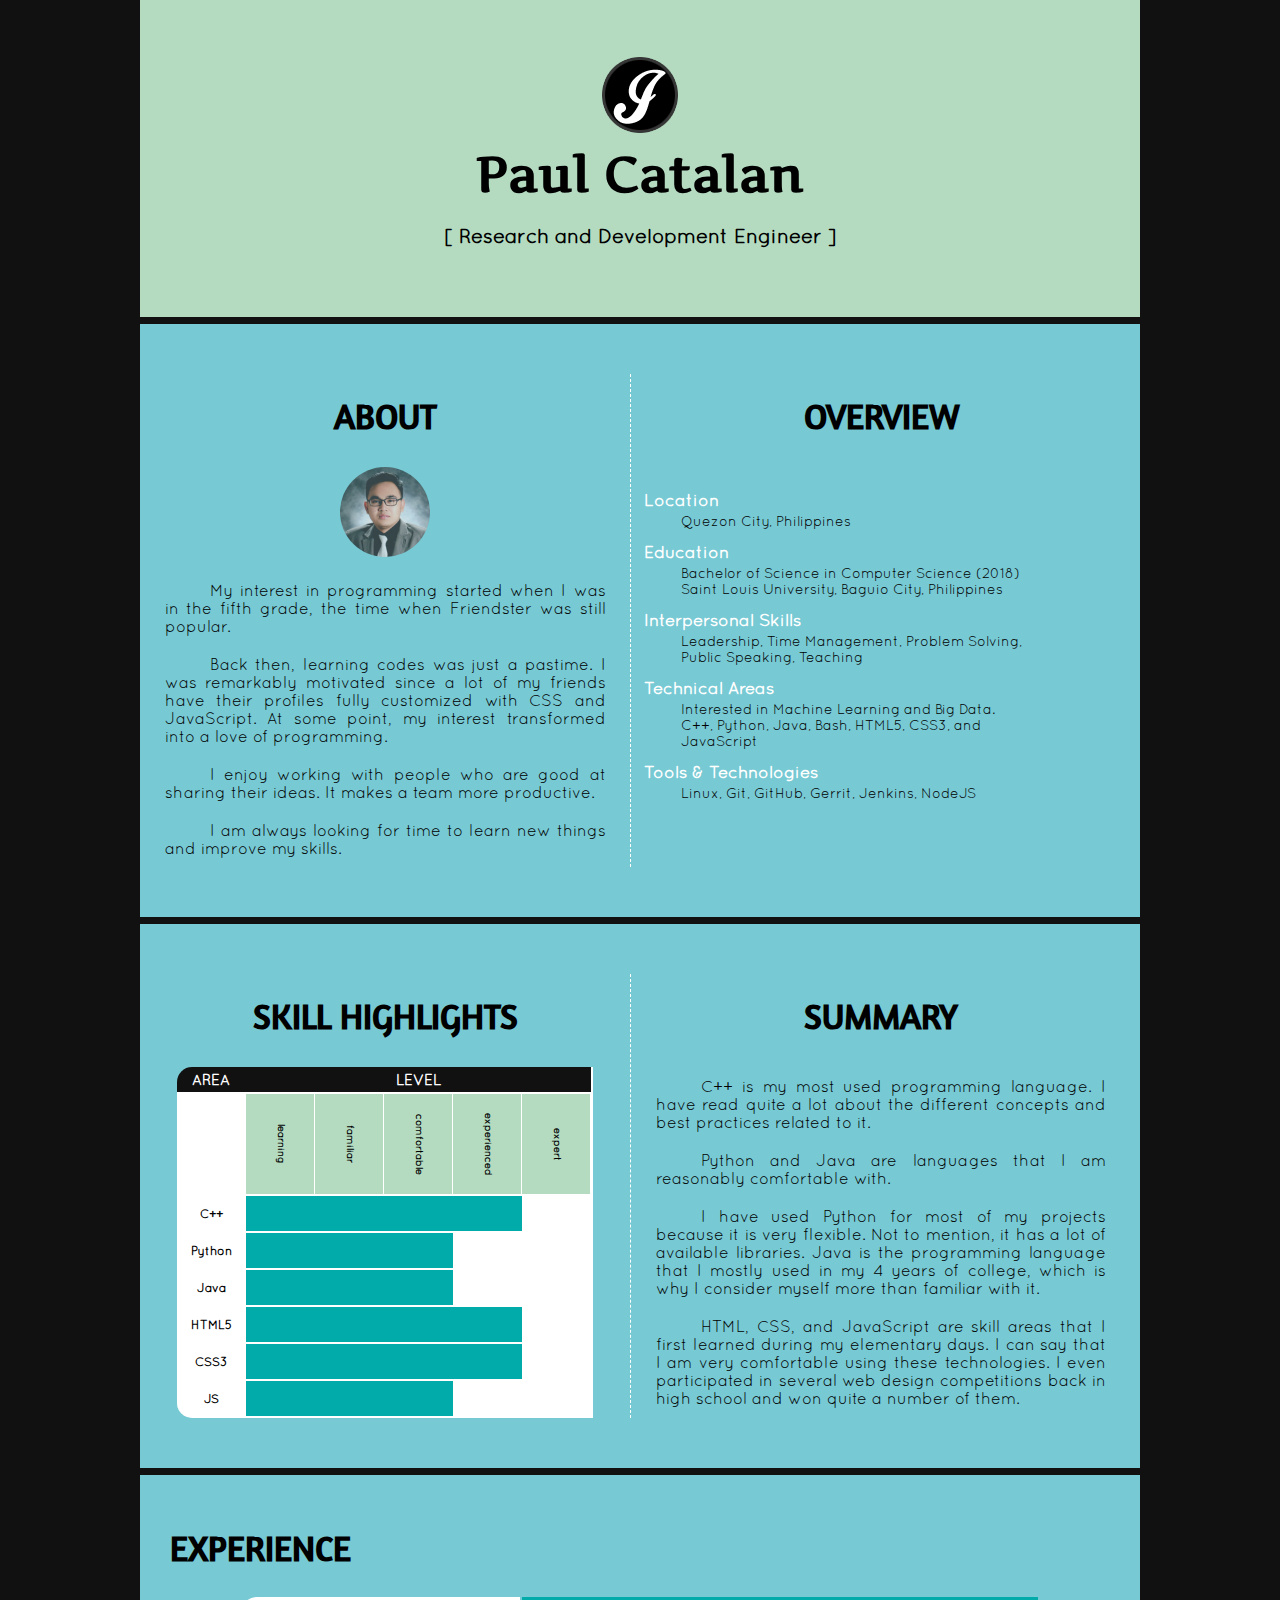
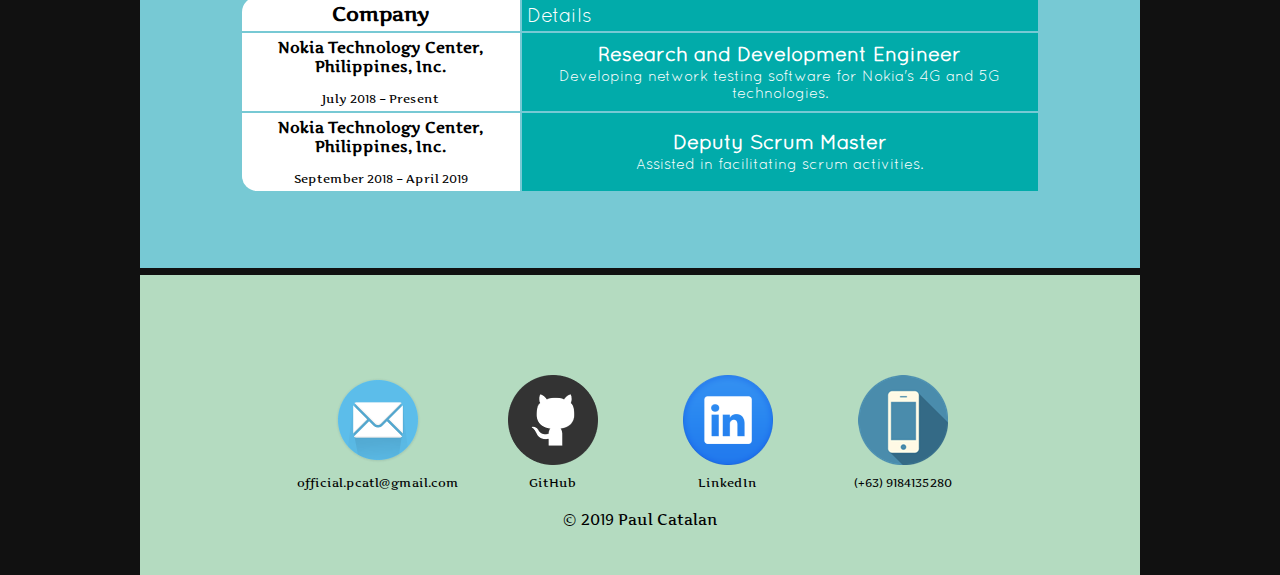
==== index.html @ 7254ae23 "Added files" ====
<!DOCTYPE html>
<html lang="en">

<head>
	<meta charset="utf-8">
	<title>Paul Catalan</title>
	<meta name="description" content="A minimalistic website containing my work experiences." />
	<meta name="author" content="Paul Catalan" />
	<meta name="keywords"
		content="Jimuel Catalan, Paul Catalan, Jimuel Catalan Profile, Paul Catalan Profile, Jimuel Catalan Portfolio, Paul Catalan Portfolio, Jimuel Catalan Website, Paul Catalan Website, Jimuel Catalan SLU, Jimuel Catalan MNHS" />
	<link rel="icon" type="image/png" href="images/favicon.ico" />
	<link rel="stylesheet" type="text/css" href="styles/style.css" />
</head>

<body>
	<div id="wrap">

		<div id="signature">
			<img src="images/icon.png" alt="icon" id="icon">
			<h1>Paul Catalan</h1>
			<h3>[ Research and Development Engineer ]</h3>
		</div>

		<!-- About -->
		<div class="section-double parallax">

			<div class="content">
				<h2>About</h2>
				<img src="images/picture.png" id="picture" alt="" />

				<p>My interest in programming started when I was in the fifth grade, the time when Friendster was still
					popular.</p>

				<p>Back then, learning codes was just a pastime. I was remarkably motivated since a lot of my friends
					have their profiles fully customized with CSS and JavaScript. At some point, my interest transformed
					into a love of programming.</p>

				<p>I enjoy working with people who are good at sharing their ideas. It makes a team more
					productive.</p>

				<p>I am always looking for time to learn new things and improve my skills.</p>
			</div>

			<div class="content">
				<h2>Overview</h2>

				<dl class="details">
					<dt>Location</dt>
					<dd>Quezon City, Philippines</dd>
					<dt>Education</dt>
					<dd>Bachelor of Science in Computer Science (2018)</dd>
					<dd>Saint Louis University, Baguio City, Philippines</dd>
					<dt>Interpersonal Skills</dt>
					<dd>Leadership, Time Management, Problem Solving, Public Speaking, Teaching</dd>
					<dt>Technical Areas</dt>
					<dd>Interested in Machine Learning and Big Data.<br>
						C++, Python, Java, Bash, HTML5, CSS3, and JavaScript </dd>
					<dt>Tools & Technologies</dt>
					<dd>Linux, Git, GitHub, Gerrit, Jenkins, NodeJS</dd>
				</dl>
			</div>

			<div class="clear"></div>
		</div>

		<!-- Skills -->
		<div class="section-double">

			<div class="content">
				<h2>Skill Highlights</h2>
				<table class="graph">
					<thead>
						<tr>
							<td class="heading">Area</td>
							<td colspan="5" class="heading">Level</td>
						</tr>
					</thead>
					<tbody>
						<tr class="labels">
							<td class="light"></td>
							<td class="bar"><span>learning</span></td>
							<td class="bar"><span>familiar</span></td>
							<td class="bar"><span>comfortable</span></td>
							<td class="bar"><span>experienced</span></td>
							<td class="bar"><span>expert</span></td>
						</tr>

						<tr>
							<td class="light">C++</td>
							<td class="bar"></td>
							<td class="bar"></td>
							<td class="bar"></td>
							<td class="bar"><span class="rating"></span></td>
							<td class="blank"></td>
						</tr>

						<tr>
							<td class="light">Python</td>
							<td class="bar"></td>
							<td class="bar"></td>
							<td class="bar"><span class="rating"></span></td>
							<td class="blank"></td>
							<td class="blank"></td>
						</tr>

						<tr>
							<td class="light">Java</td>
							<td class="bar"></td>
							<td class="bar"></td>
							<td class="bar"><span class="rating"></span></td>
							<td class="blank"></td>
							<td class="blank"></td>
						</tr>

						<tr>
							<td class="light">HTML5</td>
							<td class="bar"></td>
							<td class="bar"></td>
							<td class="bar"></td>
							<td class="bar"><span class="rating"></span></td>
							<td class="blank"></td>
						</tr>

						<tr>
							<td class="light">CSS3</td>
							<td class="bar"></td>
							<td class="bar"></td>
							<td class="bar"></td>
							<td class="bar"><span class="rating"></span></td>
							<td class="blank"></td>
						</tr>

						<tr>
							<td class="light">JS</td>
							<td class="bar"></td>
							<td class="bar"></td>
							<td class="bar"><span class="rating"></span></td>
							<td class="blank"></td>
							<td class="blank"></td>
						</tr>

					</tbody>
				</table>
			</div>

			<div class="content">
				<h2>Summary</h2>

				<p>C++ is my most used programming language. I have read quite a lot about the different concepts and
					best practices related to it. </p>

				<p>Python and Java are languages that I am reasonably comfortable with.</p>

				<p>I have used Python for most of my projects because it is very flexible. Not to mention, it has a lot
					of available libraries. Java is the programming language that I mostly used in my 4 years of
					college, which is why I consider myself more than familiar with it.</p>

				<p>HTML, CSS, and JavaScript are skill areas that I first learned during my elementary days. I can say
					that I am very comfortable using these technologies. I even participated in several web design
					competitions back in high school and won quite a number of them.</p>
			</div>

			<div class="clear"></div>
		</div>

		<!-- Experience -->
		<div class="section-single">
			<div class="content">
				<h2>Experience</h2>

				<table class="data-table job-table">
					<thead>
						<tr>
							<td class="light">Company</td>
							<td class="data">Details</td>
						</tr>
					</thead>
					<tbody>
						<tr>
							<td class="light"><span class="work-location">Nokia Technology Center, Philippines,
									Inc.</span> <br>
								<span class="work-duration">July 2018 – Present</span></td>
							<td class="data"><span class="job-title">Research and Development Engineer</span>
								<span class="job-detail">Developing network testing software for Nokia's 4G and 5G
									technologies.</span></td>
						</tr>
						<tr>
							<td class="light"><span class="work-location">Nokia Technology Center, Philippines,
									Inc.</span> <br>
								<span class="work-duration">September 2018 – April 2019</span></td>
							<td class="data"><span class="job-title">Deputy Scrum Master</span>
								<span class="job-detail">Assisted in facilitating scrum activities.</span></td>
						</tr>
					</tbody>
				</table>
			</div>
		</div>

		<footer>
			<div class="wrap">

				<div class="columns contact">

					<div class="column">
						<a href="mailto:official.pcatl@gmail.com">
							<img src="images/email.png" id="email" alt="" title="Email" class="pulse" />
						</a>
						<span class="oneliner  small">official.pcatl@gmail.com</span>
					</div>

					<div class="column">
						<a href="https://github.com/polcats" target="_blank">
							<img src="images/github.png" id="github" alt="" title="GitHub" class="pulse" /></a>
						<span class="oneliner small">GitHub</span>
					</div>

					<div class="column">
						<a href="https://www.linkedin.com/in/polcats" target="_blank">
							<img src="images/linkedin.png" id="github" alt="" title="LinkedIn" class="pulse" /></a>
						<span class="oneliner small">LinkedIn</span>
					</div>

					<div class="column">
						<img src="images/mobile.png" id="phone" alt="" title="Mobile" class="pulse" />
						<span class="oneliner small">(+63) 9184135280</span>
					</div>
					<div class="clear"></div>

					<span class="oneliner author"> &copy; 2019 Paul Catalan</span>

				</div>

			</div>
		</footer>
	</div>
</body>

</html>
---- styles/style.css ----
@font-face{font-family:Artifika;src:url("fonts/Artifika-Regular.ttf");}@font-face{font-family:Amaranth;src:url("fonts/Amaranth-Regular.otf");}@font-face{font-family:Quicksand;src:url("fonts/Quicksand-Regular.otf");}div[class~=section-single] h5,div[class~=section-single] h2{text-align:left;}div[class~=section-single] h5,div[class~=section-single] h2{margin-left:.3125in;}div[class~=section-double]{background:#77c9d4;}div[class~=section-double] [class~=content],div[class~=section-double]{padding-left:0;}table tr td[class~=light]{text-align:center;}div[class~=section-single] h2,div[class~=content] [class~=details] dt,div[class~=section-single] h5{margin-bottom:0px;}table tr td[class~=light]{padding-left:.052083333in;}table tr td[class~=light]{padding-bottom:.052083333in;}div[class~=section-double]{padding-bottom:5%;}div[class~=section-single] h5,div[class~=section-single] h2{margin-right:0in;}footer span{font-family:Artifika;}div[class~=section-single] h2,div[class~=section-single] h5{margin-top:.104166667in;}div[class~=section-double] [class~=content]{width:50%;}body{background:#111;}table[class~=graph] tr[class~=labels] td[class~=bar]{background:#b4dbc0;}div#wrap{background-color:#fff;}div[class~=section-double] [class~=content]{padding-bottom:0;}div[class~=section-double] [class~=content]:first-child,table[class~=graph] tr[class~=labels] td[class~=bar]{border-right-width:.0625pc;}table[class~=graph] tr[class~=labels] td[class~=bar]{border-right-style:solid;}div[class~=content] [class~=details] dt,div[class~=content] h3,div[class~=content] span[class~=emphasized],table tr td.data{color:#fff;}div[class~=content] h2{font-family:Amaranth;}div[class~=content] [class~=details] dt,table tr td[class~=light],table[class~=graph] tr[class~=labels] td[class~=bar] span,div[class~=content] span[class~=emphasized]{font-weight:bold;}div[class~=section-double],div[class~=section-double] [class~=content]{padding-right:0;}div[class~=content] h2{font-size:.364583333in;}table tr td[class~=light]{padding-right:.052083333in;}table tr td[class~=light]{padding-top:.052083333in;}table tr td[class~=light]{background:#fff;}div[class~=content] h2{text-transform:uppercase;}#picture:hover{opacity:1;}table tr td.data,div[class~=content] h3{font-family:Quicksand;}table[class~=graph] tr[class~=labels] td[class~=bar],div[class~=section-double] [class~=content]:first-child{border-right-color:#fff;}div#wrap{width:100%;}div[class~=section-double] [class~=content]{padding-top:0;}div[class~=content] [class~=details] dt{font-size:1.0625pc;}div[class~=content] h3{font-size:18.75pt;}table tr td[class~=light]{font-size:9pt;}div[class~=content] [class~=details] dt{margin-left:0in;}body{font-family:"Artifika","Helvetica","Sans Serif",Calibri,"Microsoft Sans Serif";}div[class~=content] h3{border-left-width:11.25pt;}div[class~=content] h3{border-left-style:solid;}div#wrap{max-width:750pt;}div[class~=section-double]{padding-top:5%;}div#signature h1{font-size:.520833333in;}table[class~=graph] tr[class~=labels] td[class~=bar]{border-image:none;}div[class~=section-double]{border-bottom-width:5.25pt;}table[class~=graph] tr[class~=labels] td[class~=bar] span,table[class~=graph] td span[class~=rating]{font-size:.104166667in;}div#wrap{margin-left:auto;}div[class~=content] h3{border-left-color:#fff;}body,div[class~=section-double] [class~=content],div#signature h1{margin-left:0;}div[class~=content] [class~=details] dt{margin-right:0pt;}div#wrap,body{margin-bottom:0;}div[class~=content] [class~=details] dt{margin-top:7.5pt;}div[class~=content] h3{border-image:none;}table thead tr:first-child td:first-child{border-top-left-radius:11.25pt;}div[class~=section-double]{border-bottom-style:solid;}div[class~=content] h3{padding-left:25px;}table tr td[class~=bar]{background:#01abaa;}div[class~=section-double] [class~=content]:first-child{border-right-style:dashed;}div[class~=section-double] [class~=content],footer div.columns div.column{float:left;}div[class~=content] h3{margin-left:1.875pc;}div[class~=section-double]{border-bottom-color:#111;}div[class~=content] h3{margin-bottom:.104166667in;}div[class~=content] [class~=details] dt{padding-left:2.25pt;}div[class~=section-double],div[class~=section-double] [class~=content]:first-child{border-image:none;}div[class~=section-single]{background:#77c9d4;}table tr td.blank{background:#fff;}table tr td.data{background:#01abaa;}div#wrap{margin-right:auto;}body,div#signature h1,div[class~=content] h3,div[class~=section-double] [class~=content]{margin-right:0;}table[class~=graph] tr[class~=labels] td[class~=bar]{height:6.25pc;}div[class~=content] [class~=details] dt{padding-bottom:2.25pt;}div[class~=section-single]{padding-left:0;}div[class~=section-double] [class~=content],div#signature h1,div[class~=content] p{margin-bottom:0;}div[class~=section-single]{padding-bottom:5%;}div[class~=content] h3{margin-top:20px;}div[class~=section-single]{padding-right:0;}div[class~=content] h3,table tr td.data{text-align:left;}div[class~=section-double] [class~=content],div[class~=content] p,body,div#wrap{margin-top:0;}footer div.columns div.column{width:33%;}div[class~=section-single]{padding-top:5%;}footer div.columns div.column,div#wrap{text-align:center;}div[class~=content] [class~=details],div[class~=content] p{font-family:Quicksand;}div[class~=content] p{max-width:90%;}div[class~=content] p{margin-left:auto;}div#signature{background-color:#b4dbc0;}div[class~=content] [class~=details] dt{padding-right:2.25pt;}div#signature,div[class~=section-single]{border-bottom-width:5.25pt;}div[class~=content] p{margin-right:auto;}div[class~=content] [class~=details] dt{padding-top:2.25pt;}footer div[class~=columns] div[class~=column]{width:25%;}table[class~=graph] tr[class~=labels] td[class~=bar] span{transform:rotate(90deg);}div[class~=content] p{padding-left:.104166667in;}div[class~=section-double] [class~=content]:first-child{width:49%;}div#signature,div[class~=section-single]{border-bottom-style:solid;}#picture{border-radius:37.5pt;}table tr td.data{padding-left:.052083333in;}div[class~=content] [class~=details] dd{font-size:14px;}div#signature{padding-top:5%;}div#signature,div[class~=section-single]{border-bottom-color:#111;}div[class~=content] p{padding-bottom:.104166667in;}div[class~=content] p{padding-right:.104166667in;}div[class~=content] p{padding-top:.104166667in;}div[class~=section-single]{border-image:none;}table[class~=graph] tr[class~=labels] td[class~=bar]{width:45pt !important;}table[class~=graph]{border-spacing:0;}table tr td.data{padding-bottom:.052083333in;}div[class~=content] p{text-align:justify;}table[class~=job-table] td[class~=light]{width:35%;}table tr td.data{padding-right:.052083333in;}div[class~=content] p{text-indent:45px;}table.graph tr{padding-left:0;}footer div[class~=columns] div[class~=clear]{clear:both;}table.graph tr{padding-bottom:0;}table tr td.data{padding-top:.052083333in;}table.graph tr{padding-right:0;}div#signature{padding-bottom:5%;}::selection{background:#fff;}table tr td.data{width:70%;}div[class~=content] [class~=details],div#signature h1,table.graph tr,table[class~=graph]{margin-top:0;}footer{background:#b4dbc0;}footer,div#signature h1{color:#000;}table[class~=job-table] td[class~=data]{width:65%;}table[class~=graph]{width:85%;}footer{font-size:.239583333in;}table.graph tr{padding-top:0;}table.graph tr,div[class~=content] [class~=details]{margin-left:0;}table[class~=graph]{margin-left:auto;}footer{height:12.5pc;}table tr td.heading,footer{text-align:center;}div[class~=content] [class~=details]{width:80%;}table.graph tr,table[class~=graph],div[class~=content] [class~=details]{margin-bottom:0;}div#signature h3,table.job-table span.job-title{font-size:.208333333in;}table.job-table span.job-detail{padding-left:.020833333in;}table tr td.heading{background:#111;}div[class~=content] [class~=details],table.graph tr{margin-right:0;}table[class~=graph]{margin-right:auto;}table[class~=graph] td{font-family:Quicksand;}table tr td.heading,table.job-table span.job-detail,table[class~=job-table] span[class~=work-location]{font-size:15px;}footer{padding-top:6.25pc;}table[class~=graph] td{width:16.67%;}table tr td.heading,table[class~=data-table] span{font-weight:bold;}table[class~=graph] td{height:18.75pt;}footer{width:100%;}table.job-table span.job-detail{padding-bottom:.020833333in;}table[class~=graph] td{border-bottom-width:.125pc;}table.job-table span.job-detail{padding-right:.020833333in;}table tr td.heading{text-transform:uppercase;}table.job-table span.job-detail{padding-top:.020833333in;}table tr td.heading{border-left-color:#fff;}table[class~=graph] td,table tr td.heading{border-bottom-color:#fff;}table[class~=graph] td,table[class~=graph]{padding-left:0;}table[class~=graph] td{border-bottom-style:solid;}div#signature,table[class~=graph] td{border-image:none;}table[class~=graph],table tr td.heading{border-right-color:#fff;}table[class~=job-table] span[class~=work-duration],table.job-table span.job-detail{font-weight:normal;}footer span[class~=oneliner][class~=author],table[class~=job-table] span,footer span[class~=oneliner],table[class~=graph] tr[class~=labels] td[class~=bar] span{display:block;}table[class~=graph],table[class~=graph] td{padding-bottom:0;}table tr td.heading{border-top-color:#fff;}table[class~=graph] td,table[class~=graph]{padding-right:0;}table tr td.heading{color:#fff;}table[class~=data-table] thead td{font-size:20px;}footer div.columns img{transition:all ease 1s;}table[class~=graph],table[class~=graph] td{padding-top:0;}table[class~=graph]{border-right-width:.020833333in;}table[class~=graph]{border-right-style:solid;}table tbody tr:last-child td:first-child{border-bottom-left-radius:.15625in;}table[class~=graph]{border-image:none;}table[class~=graph] tr[class~=labels] td[class~=bar] span{height:16.67%;}table[class~=data-table] span{font-size:11px;}footer div[class~=wrap],div#signature h3{font-family:Quicksand;}footer div[class~=wrap],table.data-table,footer div.columns.contact{margin-left:auto;}table[class~=job-table] span[class~=work-duration]{font-size:.75pc;}footer div.columns img{width:67.5pt;}footer div.columns img{height:90px;}footer div.columns.contact,footer div[class~=wrap],table[class~=job-table] span{text-align:center;}table.data-table{margin-bottom:1.5625pc;}footer span[class~=oneliner][class~=author]{font-size:.9375pc;}table.data-table,footer div.columns.contact,footer div[class~=wrap]{margin-right:auto;}table.data-table{margin-top:1.5625pc;}table.data-table{width:80%;}div[class~=content] [class~=details]{padding-left:.104166667in;}div[class~=content] [class~=details]{padding-bottom:.104166667in;}footer div[class~=wrap]{width:70%;}footer div[class~=wrap],footer div.columns.contact{margin-bottom:0;}#picture{margin-bottom:7.5pt;}#picture{opacity:.8;}footer div[class~=wrap]{margin-top:0;}footer span[class~=oneliner],div[class~=section-double] [class~=clear]{clear:both;}footer span[class~=oneliner]{padding-left:.052083333in;}footer span[class~=oneliner][class~=author]{margin-top:10px;}footer span[class~=oneliner][class~=subtitle]{font-size:14px;}footer span[class~=oneliner][class~=small]{font-size:.75pc;}div[class~=content] [class~=details]{padding-right:.104166667in;}footer span[class~=oneliner]{padding-bottom:.052083333in;}footer span[class~=oneliner]{padding-right:.052083333in;}footer span[class~=oneliner]{padding-top:.052083333in;}footer div.columns.contact{width:100%;}div[class~=content] [class~=details]{padding-top:.104166667in;}footer div.columns.contact{margin-top:0;}div[class~=content] [class~=details]{list-style:none;}#picture{transition:all ease .5s;}div[class~=content] [class~=details]{text-align:left;}img[class~=pulse]:hover{animation:pulse 1s infinite;}img[class~=pulse]:hover{animation-timing-function:linear;}@keyframes pulse{0%{transform:scale(1);}50%{transform:scale(1.1);}100%{transform:scale(1);}}
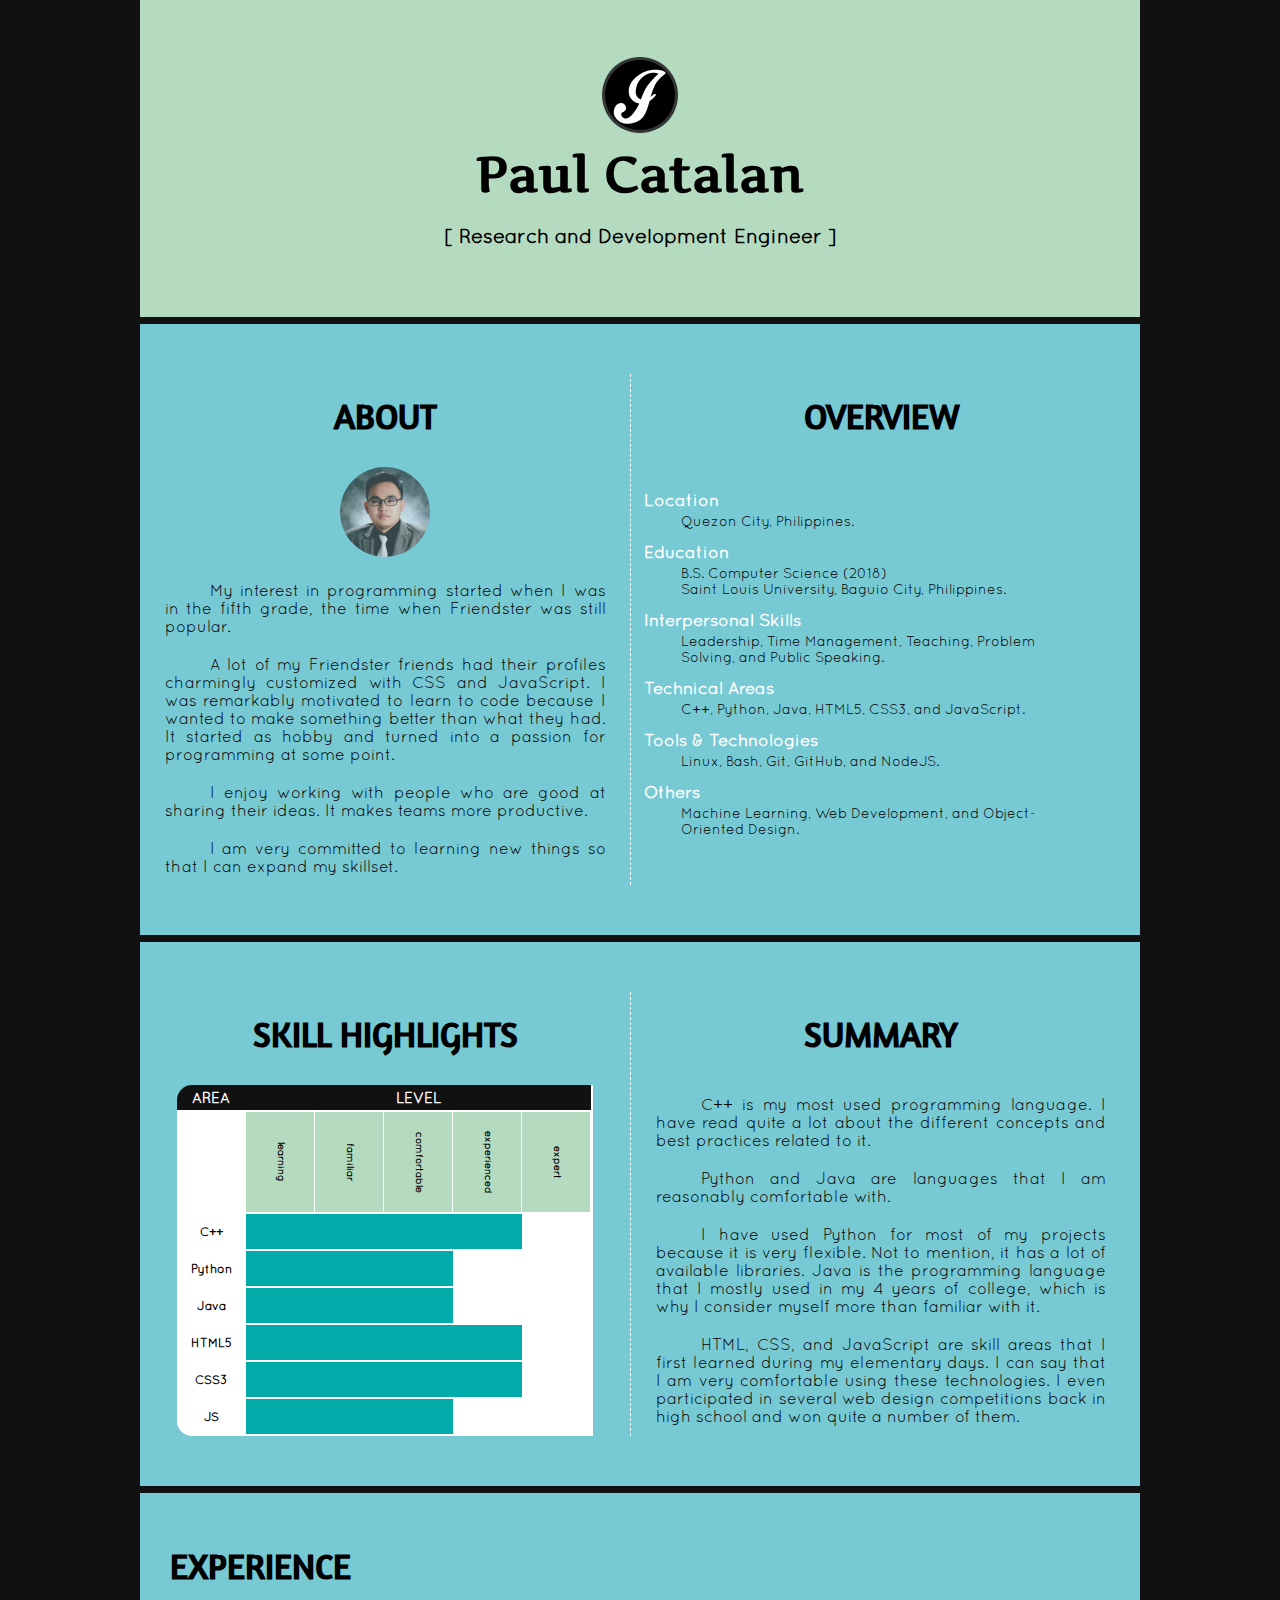
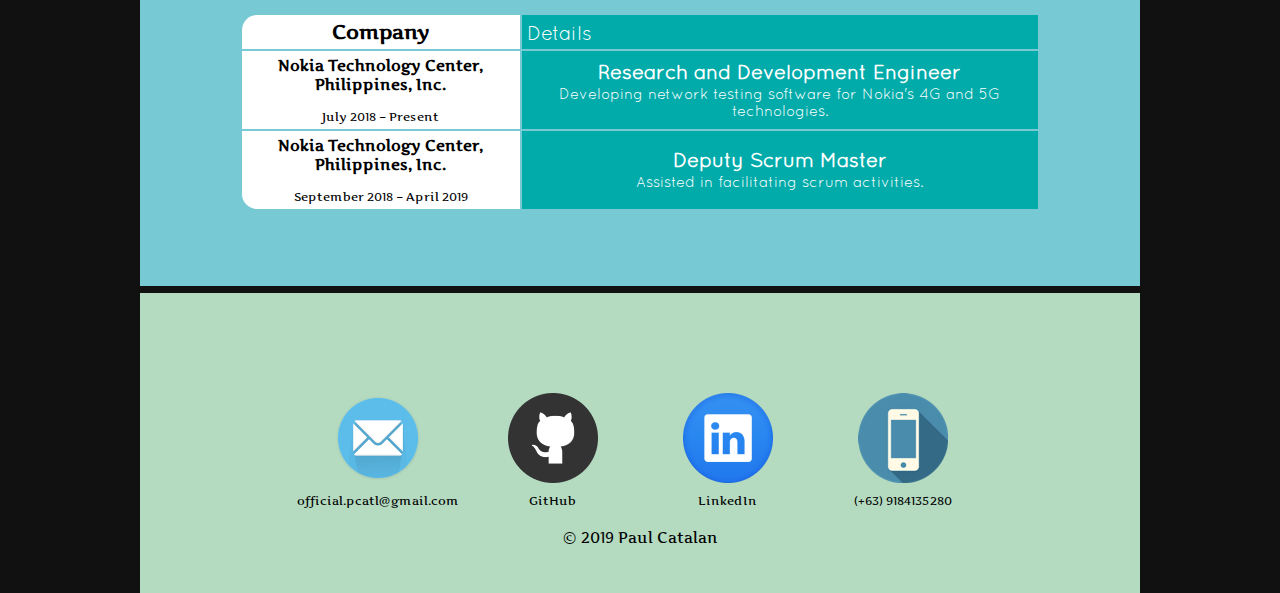
==== commit b0f8da7e: "Updated 'about' section" ====
--- a/index.html
+++ b/index.html
@@ -1,238 +1,237 @@
-<!DOCTYPE html>
-<html lang="en">
-
-<head>
-	<meta charset="utf-8">
-	<title>Paul Catalan</title>
-	<meta name="description" content="A minimalistic website containing my work experiences." />
-	<meta name="author" content="Paul Catalan" />
-	<meta name="keywords"
-		content="Jimuel Catalan, Paul Catalan, Jimuel Catalan Profile, Paul Catalan Profile, Jimuel Catalan Portfolio, Paul Catalan Portfolio, Jimuel Catalan Website, Paul Catalan Website, Jimuel Catalan SLU, Jimuel Catalan MNHS" />
-	<link rel="icon" type="image/png" href="images/favicon.ico" />
-	<link rel="stylesheet" type="text/css" href="styles/style.css" />
-</head>
-
-<body>
-	<div id="wrap">
-
-		<div id="signature">
-			<img src="images/icon.png" alt="icon" id="icon">
-			<h1>Paul Catalan</h1>
-			<h3>[ Research and Development Engineer ]</h3>
-		</div>
-
-		<!-- About -->
-		<div class="section-double parallax">
-
-			<div class="content">
-				<h2>About</h2>
-				<img src="images/picture.png" id="picture" alt="" />
-
-				<p>My interest in programming started when I was in the fifth grade, the time when Friendster was still
-					popular.</p>
-
-				<p>Back then, learning codes was just a pastime. I was remarkably motivated since a lot of my friends
-					have their profiles fully customized with CSS and JavaScript. At some point, my interest transformed
-					into a love of programming.</p>
-
-				<p>I enjoy working with people who are good at sharing their ideas. It makes a team more
-					productive.</p>
-
-				<p>I am always looking for time to learn new things and improve my skills.</p>
-			</div>
-
-			<div class="content">
-				<h2>Overview</h2>
-
-				<dl class="details">
-					<dt>Location</dt>
-					<dd>Quezon City, Philippines</dd>
-					<dt>Education</dt>
-					<dd>Bachelor of Science in Computer Science (2018)</dd>
-					<dd>Saint Louis University, Baguio City, Philippines</dd>
-					<dt>Interpersonal Skills</dt>
-					<dd>Leadership, Time Management, Problem Solving, Public Speaking, Teaching</dd>
-					<dt>Technical Areas</dt>
-					<dd>Interested in Machine Learning and Big Data.<br>
-						C++, Python, Java, Bash, HTML5, CSS3, and JavaScript </dd>
-					<dt>Tools & Technologies</dt>
-					<dd>Linux, Git, GitHub, Gerrit, Jenkins, NodeJS</dd>
-				</dl>
-			</div>
-
-			<div class="clear"></div>
-		</div>
-
-		<!-- Skills -->
-		<div class="section-double">
-
-			<div class="content">
-				<h2>Skill Highlights</h2>
-				<table class="graph">
-					<thead>
-						<tr>
-							<td class="heading">Area</td>
-							<td colspan="5" class="heading">Level</td>
-						</tr>
-					</thead>
-					<tbody>
-						<tr class="labels">
-							<td class="light"></td>
-							<td class="bar"><span>learning</span></td>
-							<td class="bar"><span>familiar</span></td>
-							<td class="bar"><span>comfortable</span></td>
-							<td class="bar"><span>experienced</span></td>
-							<td class="bar"><span>expert</span></td>
-						</tr>
-
-						<tr>
-							<td class="light">C++</td>
-							<td class="bar"></td>
-							<td class="bar"></td>
-							<td class="bar"></td>
-							<td class="bar"><span class="rating"></span></td>
-							<td class="blank"></td>
-						</tr>
-
-						<tr>
-							<td class="light">Python</td>
-							<td class="bar"></td>
-							<td class="bar"></td>
-							<td class="bar"><span class="rating"></span></td>
-							<td class="blank"></td>
-							<td class="blank"></td>
-						</tr>
-
-						<tr>
-							<td class="light">Java</td>
-							<td class="bar"></td>
-							<td class="bar"></td>
-							<td class="bar"><span class="rating"></span></td>
-							<td class="blank"></td>
-							<td class="blank"></td>
-						</tr>
-
-						<tr>
-							<td class="light">HTML5</td>
-							<td class="bar"></td>
-							<td class="bar"></td>
-							<td class="bar"></td>
-							<td class="bar"><span class="rating"></span></td>
-							<td class="blank"></td>
-						</tr>
-
-						<tr>
-							<td class="light">CSS3</td>
-							<td class="bar"></td>
-							<td class="bar"></td>
-							<td class="bar"></td>
-							<td class="bar"><span class="rating"></span></td>
-							<td class="blank"></td>
-						</tr>
-
-						<tr>
-							<td class="light">JS</td>
-							<td class="bar"></td>
-							<td class="bar"></td>
-							<td class="bar"><span class="rating"></span></td>
-							<td class="blank"></td>
-							<td class="blank"></td>
-						</tr>
-
-					</tbody>
-				</table>
-			</div>
-
-			<div class="content">
-				<h2>Summary</h2>
-
-				<p>C++ is my most used programming language. I have read quite a lot about the different concepts and
-					best practices related to it. </p>
-
-				<p>Python and Java are languages that I am reasonably comfortable with.</p>
-
-				<p>I have used Python for most of my projects because it is very flexible. Not to mention, it has a lot
-					of available libraries. Java is the programming language that I mostly used in my 4 years of
-					college, which is why I consider myself more than familiar with it.</p>
-
-				<p>HTML, CSS, and JavaScript are skill areas that I first learned during my elementary days. I can say
-					that I am very comfortable using these technologies. I even participated in several web design
-					competitions back in high school and won quite a number of them.</p>
-			</div>
-
-			<div class="clear"></div>
-		</div>
-
-		<!-- Experience -->
-		<div class="section-single">
-			<div class="content">
-				<h2>Experience</h2>
-
-				<table class="data-table job-table">
-					<thead>
-						<tr>
-							<td class="light">Company</td>
-							<td class="data">Details</td>
-						</tr>
-					</thead>
-					<tbody>
-						<tr>
-							<td class="light"><span class="work-location">Nokia Technology Center, Philippines,
-									Inc.</span> <br>
-								<span class="work-duration">July 2018 – Present</span></td>
-							<td class="data"><span class="job-title">Research and Development Engineer</span>
-								<span class="job-detail">Developing network testing software for Nokia's 4G and 5G
-									technologies.</span></td>
-						</tr>
-						<tr>
-							<td class="light"><span class="work-location">Nokia Technology Center, Philippines,
-									Inc.</span> <br>
-								<span class="work-duration">September 2018 – April 2019</span></td>
-							<td class="data"><span class="job-title">Deputy Scrum Master</span>
-								<span class="job-detail">Assisted in facilitating scrum activities.</span></td>
-						</tr>
-					</tbody>
-				</table>
-			</div>
-		</div>
-
-		<footer>
-			<div class="wrap">
-
-				<div class="columns contact">
-
-					<div class="column">
-						<a href="mailto:official.pcatl@gmail.com">
-							<img src="images/email.png" id="email" alt="" title="Email" class="pulse" />
-						</a>
-						<span class="oneliner  small">official.pcatl@gmail.com</span>
-					</div>
-
-					<div class="column">
-						<a href="https://github.com/polcats" target="_blank">
-							<img src="images/github.png" id="github" alt="" title="GitHub" class="pulse" /></a>
-						<span class="oneliner small">GitHub</span>
-					</div>
-
-					<div class="column">
-						<a href="https://www.linkedin.com/in/polcats" target="_blank">
-							<img src="images/linkedin.png" id="github" alt="" title="LinkedIn" class="pulse" /></a>
-						<span class="oneliner small">LinkedIn</span>
-					</div>
-
-					<div class="column">
-						<img src="images/mobile.png" id="phone" alt="" title="Mobile" class="pulse" />
-						<span class="oneliner small">(+63) 9184135280</span>
-					</div>
-					<div class="clear"></div>
-
-					<span class="oneliner author"> &copy; 2019 Paul Catalan</span>
-
-				</div>
-
-			</div>
-		</footer>
-	</div>
-</body>
-
+<!DOCTYPE html>
+<html lang="en">
+
+<head>
+	<meta charset="utf-8">
+	<title>Paul Catalan</title>
+	<meta name="description" content="A minimalistic website containing my work experiences." />
+	<meta name="author" content="Paul Catalan" />
+	<meta name="keywords"
+		content="Jimuel Catalan, Paul Catalan, Jimuel Catalan Profile, Paul Catalan Profile, Jimuel Catalan Portfolio, Paul Catalan Portfolio, Jimuel Catalan Website, Paul Catalan Website, Jimuel Catalan SLU, Jimuel Catalan MNHS" />
+	<link rel="icon" type="image/png" href="images/favicon.ico" />
+	<link rel="stylesheet" type="text/css" href="styles/style.css" />
+</head>
+
+<body>
+	<div id="wrap">
+
+		<div id="signature">
+			<img src="images/icon.png" alt="icon" id="icon">
+			<h1>Paul Catalan</h1>
+			<h3>[ Research and Development Engineer ]</h3>
+		</div>
+
+		<!-- About -->
+		<div class="section-double parallax">
+
+			<div class="content">
+				<h2>About</h2>
+				<img src="images/picture.png" id="picture" alt="" />
+
+				<p>My interest in programming started when I was in the fifth grade, the time when Friendster was still
+					popular.</p>
+
+				<p>A lot of my Friendster friends had their profiles charmingly customized with CSS and JavaScript. I
+					was remarkably motivated to learn to code because I wanted to make something better than what they
+					had. It started as hobby and turned into a passion for programming at some point.</p>
+
+				<p>I enjoy working with people who are good at sharing their ideas. It makes teams more productive.</p>
+
+				<p>I am very committed to learning new things so that I can expand my skillset.</p>
+			</div>
+
+			<div class="content">
+				<h2>Overview</h2>
+
+				<dl class="details">
+					<dt>Location</dt>
+					<dd>Quezon City, Philippines.</dd>
+					<dt>Education</dt>
+					<dd>B.S. Computer Science (2018)</dd>
+					<dd>Saint Louis University, Baguio City, Philippines.</dd>
+					<dt>Interpersonal Skills</dt>
+					<dd>Leadership, Time Management, Teaching, Problem Solving, and Public Speaking.</dd>
+					<dt>Technical Areas</dt>
+					<dd>C++, Python, Java, HTML5, CSS3, and JavaScript.</dd>
+					<dt>Tools & Technologies</dt>
+					<dd>Linux, Bash, Git, GitHub, and NodeJS.</dd>
+					<dt>Others</dt>
+					<dd>Machine Learning, Web Development, and Object-Oriented Design.</dd>
+				</dl>
+			</div>
+
+			<div class="clear"></div>
+		</div>
+
+		<!-- Skills -->
+		<div class="section-double">
+
+			<div class="content">
+				<h2>Skill Highlights</h2>
+				<table class="graph">
+					<thead>
+						<tr>
+							<td class="heading">Area</td>
+							<td colspan="5" class="heading">Level</td>
+						</tr>
+					</thead>
+					<tbody>
+						<tr class="labels">
+							<td class="light"></td>
+							<td class="bar"><span>learning</span></td>
+							<td class="bar"><span>familiar</span></td>
+							<td class="bar"><span>comfortable</span></td>
+							<td class="bar"><span>experienced</span></td>
+							<td class="bar"><span>expert</span></td>
+						</tr>
+
+						<tr>
+							<td class="light">C++</td>
+							<td class="bar"></td>
+							<td class="bar"></td>
+							<td class="bar"></td>
+							<td class="bar"><span class="rating"></span></td>
+							<td class="blank"></td>
+						</tr>
+
+						<tr>
+							<td class="light">Python</td>
+							<td class="bar"></td>
+							<td class="bar"></td>
+							<td class="bar"><span class="rating"></span></td>
+							<td class="blank"></td>
+							<td class="blank"></td>
+						</tr>
+
+						<tr>
+							<td class="light">Java</td>
+							<td class="bar"></td>
+							<td class="bar"></td>
+							<td class="bar"><span class="rating"></span></td>
+							<td class="blank"></td>
+							<td class="blank"></td>
+						</tr>
+
+						<tr>
+							<td class="light">HTML5</td>
+							<td class="bar"></td>
+							<td class="bar"></td>
+							<td class="bar"></td>
+							<td class="bar"><span class="rating"></span></td>
+							<td class="blank"></td>
+						</tr>
+
+						<tr>
+							<td class="light">CSS3</td>
+							<td class="bar"></td>
+							<td class="bar"></td>
+							<td class="bar"></td>
+							<td class="bar"><span class="rating"></span></td>
+							<td class="blank"></td>
+						</tr>
+
+						<tr>
+							<td class="light">JS</td>
+							<td class="bar"></td>
+							<td class="bar"></td>
+							<td class="bar"><span class="rating"></span></td>
+							<td class="blank"></td>
+							<td class="blank"></td>
+						</tr>
+
+					</tbody>
+				</table>
+			</div>
+
+			<div class="content">
+				<h2>Summary</h2>
+
+				<p>C++ is my most used programming language. I have read quite a lot about the different concepts and
+					best practices related to it. </p>
+
+				<p>Python and Java are languages that I am reasonably comfortable with.</p>
+
+				<p>I have used Python for most of my projects because it is very flexible. Not to mention, it has a lot
+					of available libraries. Java is the programming language that I mostly used in my 4 years of
+					college, which is why I consider myself more than familiar with it.</p>
+
+				<p>HTML, CSS, and JavaScript are skill areas that I first learned during my elementary days. I can say
+					that I am very comfortable using these technologies. I even participated in several web design
+					competitions back in high school and won quite a number of them.</p>
+			</div>
+
+			<div class="clear"></div>
+		</div>
+
+		<!-- Experience -->
+		<div class="section-single">
+			<div class="content">
+				<h2>Experience</h2>
+
+				<table class="data-table job-table">
+					<thead>
+						<tr>
+							<td class="light">Company</td>
+							<td class="data">Details</td>
+						</tr>
+					</thead>
+					<tbody>
+						<tr>
+							<td class="light"><span class="work-location">Nokia Technology Center, Philippines,
+									Inc.</span> <br>
+								<span class="work-duration">July 2018 – Present</span></td>
+							<td class="data"><span class="job-title">Research and Development Engineer</span>
+								<span class="job-detail">Developing network testing software for Nokia's 4G and 5G
+									technologies.</span></td>
+						</tr>
+						<tr>
+							<td class="light"><span class="work-location">Nokia Technology Center, Philippines,
+									Inc.</span> <br>
+								<span class="work-duration">September 2018 – April 2019</span></td>
+							<td class="data"><span class="job-title">Deputy Scrum Master</span>
+								<span class="job-detail">Assisted in facilitating scrum activities.</span></td>
+						</tr>
+					</tbody>
+				</table>
+			</div>
+		</div>
+
+		<footer>
+			<div class="wrap">
+
+				<div class="columns contact">
+
+					<div class="column">
+						<a href="mailto:official.pcatl@gmail.com">
+							<img src="images/email.png" id="email" alt="" title="Email" class="pulse" />
+						</a>
+						<span class="oneliner  small">official.pcatl@gmail.com</span>
+					</div>
+
+					<div class="column">
+						<a href="https://github.com/polcats" target="_blank">
+							<img src="images/github.png" id="github" alt="" title="GitHub" class="pulse" /></a>
+						<span class="oneliner small">GitHub</span>
+					</div>
+
+					<div class="column">
+						<a href="https://www.linkedin.com/in/polcats" target="_blank">
+							<img src="images/linkedin.png" id="github" alt="" title="LinkedIn" class="pulse" /></a>
+						<span class="oneliner small">LinkedIn</span>
+					</div>
+
+					<div class="column">
+						<img src="images/mobile.png" id="phone" alt="" title="Mobile" class="pulse" />
+						<span class="oneliner small">(+63) 9184135280</span>
+					</div>
+					<div class="clear"></div>
+
+					<span class="oneliner author">&copy; 2019 Paul Catalan</span>
+
+				</div>
+			</div>
+		</footer>
+	</div>
+</body>
+
 </html>--- a/styles/style.css
+++ b/styles/style.css
@@ -1 +1,339 @@
-@font-face{font-family:Artifika;src:url("fonts/Artifika-Regular.ttf");}@font-face{font-family:Amaranth;src:url("fonts/Amaranth-Regular.otf");}@font-face{font-family:Quicksand;src:url("fonts/Quicksand-Regular.otf");}div[class~=section-single] h5,div[class~=section-single] h2{text-align:left;}div[class~=section-single] h5,div[class~=section-single] h2{margin-left:.3125in;}div[class~=section-double]{background:#77c9d4;}div[class~=section-double] [class~=content],div[class~=section-double]{padding-left:0;}table tr td[class~=light]{text-align:center;}div[class~=section-single] h2,div[class~=content] [class~=details] dt,div[class~=section-single] h5{margin-bottom:0px;}table tr td[class~=light]{padding-left:.052083333in;}table tr td[class~=light]{padding-bottom:.052083333in;}div[class~=section-double]{padding-bottom:5%;}div[class~=section-single] h5,div[class~=section-single] h2{margin-right:0in;}footer span{font-family:Artifika;}div[class~=section-single] h2,div[class~=section-single] h5{margin-top:.104166667in;}div[class~=section-double] [class~=content]{width:50%;}body{background:#111;}table[class~=graph] tr[class~=labels] td[class~=bar]{background:#b4dbc0;}div#wrap{background-color:#fff;}div[class~=section-double] [class~=content]{padding-bottom:0;}div[class~=section-double] [class~=content]:first-child,table[class~=graph] tr[class~=labels] td[class~=bar]{border-right-width:.0625pc;}table[class~=graph] tr[class~=labels] td[class~=bar]{border-right-style:solid;}div[class~=content] [class~=details] dt,div[class~=content] h3,div[class~=content] span[class~=emphasized],table tr td.data{color:#fff;}div[class~=content] h2{font-family:Amaranth;}div[class~=content] [class~=details] dt,table tr td[class~=light],table[class~=graph] tr[class~=labels] td[class~=bar] span,div[class~=content] span[class~=emphasized]{font-weight:bold;}div[class~=section-double],div[class~=section-double] [class~=content]{padding-right:0;}div[class~=content] h2{font-size:.364583333in;}table tr td[class~=light]{padding-right:.052083333in;}table tr td[class~=light]{padding-top:.052083333in;}table tr td[class~=light]{background:#fff;}div[class~=content] h2{text-transform:uppercase;}#picture:hover{opacity:1;}table tr td.data,div[class~=content] h3{font-family:Quicksand;}table[class~=graph] tr[class~=labels] td[class~=bar],div[class~=section-double] [class~=content]:first-child{border-right-color:#fff;}div#wrap{width:100%;}div[class~=section-double] [class~=content]{padding-top:0;}div[class~=content] [class~=details] dt{font-size:1.0625pc;}div[class~=content] h3{font-size:18.75pt;}table tr td[class~=light]{font-size:9pt;}div[class~=content] [class~=details] dt{margin-left:0in;}body{font-family:"Artifika","Helvetica","Sans Serif",Calibri,"Microsoft Sans Serif";}div[class~=content] h3{border-left-width:11.25pt;}div[class~=content] h3{border-left-style:solid;}div#wrap{max-width:750pt;}div[class~=section-double]{padding-top:5%;}div#signature h1{font-size:.520833333in;}table[class~=graph] tr[class~=labels] td[class~=bar]{border-image:none;}div[class~=section-double]{border-bottom-width:5.25pt;}table[class~=graph] tr[class~=labels] td[class~=bar] span,table[class~=graph] td span[class~=rating]{font-size:.104166667in;}div#wrap{margin-left:auto;}div[class~=content] h3{border-left-color:#fff;}body,div[class~=section-double] [class~=content],div#signature h1{margin-left:0;}div[class~=content] [class~=details] dt{margin-right:0pt;}div#wrap,body{margin-bottom:0;}div[class~=content] [class~=details] dt{margin-top:7.5pt;}div[class~=content] h3{border-image:none;}table thead tr:first-child td:first-child{border-top-left-radius:11.25pt;}div[class~=section-double]{border-bottom-style:solid;}div[class~=content] h3{padding-left:25px;}table tr td[class~=bar]{background:#01abaa;}div[class~=section-double] [class~=content]:first-child{border-right-style:dashed;}div[class~=section-double] [class~=content],footer div.columns div.column{float:left;}div[class~=content] h3{margin-left:1.875pc;}div[class~=section-double]{border-bottom-color:#111;}div[class~=content] h3{margin-bottom:.104166667in;}div[class~=content] [class~=details] dt{padding-left:2.25pt;}div[class~=section-double],div[class~=section-double] [class~=content]:first-child{border-image:none;}div[class~=section-single]{background:#77c9d4;}table tr td.blank{background:#fff;}table tr td.data{background:#01abaa;}div#wrap{margin-right:auto;}body,div#signature h1,div[class~=content] h3,div[class~=section-double] [class~=content]{margin-right:0;}table[class~=graph] tr[class~=labels] td[class~=bar]{height:6.25pc;}div[class~=content] [class~=details] dt{padding-bottom:2.25pt;}div[class~=section-single]{padding-left:0;}div[class~=section-double] [class~=content],div#signature h1,div[class~=content] p{margin-bottom:0;}div[class~=section-single]{padding-bottom:5%;}div[class~=content] h3{margin-top:20px;}div[class~=section-single]{padding-right:0;}div[class~=content] h3,table tr td.data{text-align:left;}div[class~=section-double] [class~=content],div[class~=content] p,body,div#wrap{margin-top:0;}footer div.columns div.column{width:33%;}div[class~=section-single]{padding-top:5%;}footer div.columns div.column,div#wrap{text-align:center;}div[class~=content] [class~=details],div[class~=content] p{font-family:Quicksand;}div[class~=content] p{max-width:90%;}div[class~=content] p{margin-left:auto;}div#signature{background-color:#b4dbc0;}div[class~=content] [class~=details] dt{padding-right:2.25pt;}div#signature,div[class~=section-single]{border-bottom-width:5.25pt;}div[class~=content] p{margin-right:auto;}div[class~=content] [class~=details] dt{padding-top:2.25pt;}footer div[class~=columns] div[class~=column]{width:25%;}table[class~=graph] tr[class~=labels] td[class~=bar] span{transform:rotate(90deg);}div[class~=content] p{padding-left:.104166667in;}div[class~=section-double] [class~=content]:first-child{width:49%;}div#signature,div[class~=section-single]{border-bottom-style:solid;}#picture{border-radius:37.5pt;}table tr td.data{padding-left:.052083333in;}div[class~=content] [class~=details] dd{font-size:14px;}div#signature{padding-top:5%;}div#signature,div[class~=section-single]{border-bottom-color:#111;}div[class~=content] p{padding-bottom:.104166667in;}div[class~=content] p{padding-right:.104166667in;}div[class~=content] p{padding-top:.104166667in;}div[class~=section-single]{border-image:none;}table[class~=graph] tr[class~=labels] td[class~=bar]{width:45pt !important;}table[class~=graph]{border-spacing:0;}table tr td.data{padding-bottom:.052083333in;}div[class~=content] p{text-align:justify;}table[class~=job-table] td[class~=light]{width:35%;}table tr td.data{padding-right:.052083333in;}div[class~=content] p{text-indent:45px;}table.graph tr{padding-left:0;}footer div[class~=columns] div[class~=clear]{clear:both;}table.graph tr{padding-bottom:0;}table tr td.data{padding-top:.052083333in;}table.graph tr{padding-right:0;}div#signature{padding-bottom:5%;}::selection{background:#fff;}table tr td.data{width:70%;}div[class~=content] [class~=details],div#signature h1,table.graph tr,table[class~=graph]{margin-top:0;}footer{background:#b4dbc0;}footer,div#signature h1{color:#000;}table[class~=job-table] td[class~=data]{width:65%;}table[class~=graph]{width:85%;}footer{font-size:.239583333in;}table.graph tr{padding-top:0;}table.graph tr,div[class~=content] [class~=details]{margin-left:0;}table[class~=graph]{margin-left:auto;}footer{height:12.5pc;}table tr td.heading,footer{text-align:center;}div[class~=content] [class~=details]{width:80%;}table.graph tr,table[class~=graph],div[class~=content] [class~=details]{margin-bottom:0;}div#signature h3,table.job-table span.job-title{font-size:.208333333in;}table.job-table span.job-detail{padding-left:.020833333in;}table tr td.heading{background:#111;}div[class~=content] [class~=details],table.graph tr{margin-right:0;}table[class~=graph]{margin-right:auto;}table[class~=graph] td{font-family:Quicksand;}table tr td.heading,table.job-table span.job-detail,table[class~=job-table] span[class~=work-location]{font-size:15px;}footer{padding-top:6.25pc;}table[class~=graph] td{width:16.67%;}table tr td.heading,table[class~=data-table] span{font-weight:bold;}table[class~=graph] td{height:18.75pt;}footer{width:100%;}table.job-table span.job-detail{padding-bottom:.020833333in;}table[class~=graph] td{border-bottom-width:.125pc;}table.job-table span.job-detail{padding-right:.020833333in;}table tr td.heading{text-transform:uppercase;}table.job-table span.job-detail{padding-top:.020833333in;}table tr td.heading{border-left-color:#fff;}table[class~=graph] td,table tr td.heading{border-bottom-color:#fff;}table[class~=graph] td,table[class~=graph]{padding-left:0;}table[class~=graph] td{border-bottom-style:solid;}div#signature,table[class~=graph] td{border-image:none;}table[class~=graph],table tr td.heading{border-right-color:#fff;}table[class~=job-table] span[class~=work-duration],table.job-table span.job-detail{font-weight:normal;}footer span[class~=oneliner][class~=author],table[class~=job-table] span,footer span[class~=oneliner],table[class~=graph] tr[class~=labels] td[class~=bar] span{display:block;}table[class~=graph],table[class~=graph] td{padding-bottom:0;}table tr td.heading{border-top-color:#fff;}table[class~=graph] td,table[class~=graph]{padding-right:0;}table tr td.heading{color:#fff;}table[class~=data-table] thead td{font-size:20px;}footer div.columns img{transition:all ease 1s;}table[class~=graph],table[class~=graph] td{padding-top:0;}table[class~=graph]{border-right-width:.020833333in;}table[class~=graph]{border-right-style:solid;}table tbody tr:last-child td:first-child{border-bottom-left-radius:.15625in;}table[class~=graph]{border-image:none;}table[class~=graph] tr[class~=labels] td[class~=bar] span{height:16.67%;}table[class~=data-table] span{font-size:11px;}footer div[class~=wrap],div#signature h3{font-family:Quicksand;}footer div[class~=wrap],table.data-table,footer div.columns.contact{margin-left:auto;}table[class~=job-table] span[class~=work-duration]{font-size:.75pc;}footer div.columns img{width:67.5pt;}footer div.columns img{height:90px;}footer div.columns.contact,footer div[class~=wrap],table[class~=job-table] span{text-align:center;}table.data-table{margin-bottom:1.5625pc;}footer span[class~=oneliner][class~=author]{font-size:.9375pc;}table.data-table,footer div.columns.contact,footer div[class~=wrap]{margin-right:auto;}table.data-table{margin-top:1.5625pc;}table.data-table{width:80%;}div[class~=content] [class~=details]{padding-left:.104166667in;}div[class~=content] [class~=details]{padding-bottom:.104166667in;}footer div[class~=wrap]{width:70%;}footer div[class~=wrap],footer div.columns.contact{margin-bottom:0;}#picture{margin-bottom:7.5pt;}#picture{opacity:.8;}footer div[class~=wrap]{margin-top:0;}footer span[class~=oneliner],div[class~=section-double] [class~=clear]{clear:both;}footer span[class~=oneliner]{padding-left:.052083333in;}footer span[class~=oneliner][class~=author]{margin-top:10px;}footer span[class~=oneliner][class~=subtitle]{font-size:14px;}footer span[class~=oneliner][class~=small]{font-size:.75pc;}div[class~=content] [class~=details]{padding-right:.104166667in;}footer span[class~=oneliner]{padding-bottom:.052083333in;}footer span[class~=oneliner]{padding-right:.052083333in;}footer span[class~=oneliner]{padding-top:.052083333in;}footer div.columns.contact{width:100%;}div[class~=content] [class~=details]{padding-top:.104166667in;}footer div.columns.contact{margin-top:0;}div[class~=content] [class~=details]{list-style:none;}#picture{transition:all ease .5s;}div[class~=content] [class~=details]{text-align:left;}img[class~=pulse]:hover{animation:pulse 1s infinite;}img[class~=pulse]:hover{animation-timing-function:linear;}@keyframes pulse{0%{transform:scale(1);}50%{transform:scale(1.1);}100%{transform:scale(1);}}+@font-face {
+    font-family: Artifika;
+    src: url(fonts/Artifika-Regular.ttf);
+}
+
+@font-face {
+    font-family: Amaranth;
+    src: url(fonts/Amaranth-Regular.otf);
+}
+
+@font-face {
+    font-family: Quicksand;
+    src: url(fonts/Quicksand-Regular.otf);
+}
+
+body {
+	background: #111;
+	font-family: "Artifika", "Helvetica", "Sans Serif", Calibri, "Microsoft Sans Serif";
+	margin: 0;
+}
+
+/* selection color */
+::selection {
+	background: #fff;
+}
+
+/* wrapper element */
+div#wrap {
+	background-color: #fff;
+	width: 100%;
+	max-width: 1000px;
+	margin: 0 auto; /*centers the element*/
+	text-align: center;
+}
+/*end of wrapper*/
+
+/*signature portion*/
+div#signature {
+	background-color: #b4dbc0;
+	padding-top: 5%;
+	padding-bottom: 5%;
+	border-bottom:7px solid #111;
+
+}
+div#signature h1 {
+	font-size: 50px;
+	margin: 0;
+	color: #000;
+}
+div#signature h3 {
+	font-size: 20px;
+	font-family: Quicksand;
+}
+/*end of signature*/
+
+
+/*section elements*/
+div.section-double, div.section-single {
+	background: #77c9d4; /* other variants tested 7cdbd5 77c9d4 caebf2 62edd6*/
+	padding: 5% 0 5% 0;
+	border-bottom:7px solid #111;
+}
+
+div.section-double .content {
+	width: 50%;
+	padding: 0;
+	float: left;
+	margin: 0;
+}
+div.section-double .content:first-child {
+	border-right: 1px dashed #fff;
+	width: 49%;
+}
+
+
+div.section-single h2,
+div.section-single h5 {
+	text-align: left;
+	margin: 10px 0px 0px 30px;
+}
+
+div.content h2 {
+	font-family: Amaranth;
+	font-size: 35px;
+	text-transform: uppercase;
+}
+
+div.content h3 {
+	font-family: Quicksand;
+	font-size: 25px;
+	color: #fff;
+	border-left: 15px solid #fff;
+	padding-left: 25px;
+	margin: 20px 0 10px 30px;
+	text-align: left;
+}
+
+div.content p {
+	font-family: Quicksand;
+	max-width: 90%;
+	margin: 0 auto;
+	padding: 10px;
+	text-align: justify;
+	text-indent: 45px;
+}
+
+div.content span.emphasized {
+	color: #fff;
+	font-weight: bold;
+}
+div.content .details {
+	font-family: Quicksand;
+	width: 80%;
+	margin: 0;
+	padding: 10px;
+	list-style: none;
+	text-align: left;
+}
+div.content .details dt {
+	color: #fff;
+	font-weight: bold;
+	font-size: 17px;
+	margin: 10px 0px 0px 0px;
+	padding: 3px;
+}
+div.content .details dd {
+	font-size: 14px;
+}
+/*spacing for side-by-side divs*/
+div.section-double .clear {
+	clear: both;
+}
+
+#picture {
+	border-radius: 50px;
+	margin-bottom: 10px;
+	opacity: 0.8;
+	transition: all ease 0.5s;
+}
+#picture:hover {
+	opacity:1;
+}
+/*end of section elements*/
+
+
+/*data tables*/
+table thead tr:first-child td:first-child {
+    border-top-left-radius: 15px;
+}
+
+table tbody tr:last-child td:first-child {
+    border-bottom-left-radius: 15px;
+}
+
+table.graph {
+	border-spacing: 0;
+    width: 85%;
+    margin: 0 auto;
+    padding: 0;
+    border-right: 2px solid #fff;
+}
+
+table.graph tr {
+	padding: 0;
+	margin: 0;
+}
+
+table.graph td {
+	font-family: Quicksand;
+    width: 16.67%;
+    height: 25px;
+    border-bottom: 2px solid #fff;
+    padding: 0;
+}
+table.graph td span.rating {
+	font-size: 10px;
+}
+table tr td.light {
+    text-align: center;
+    padding: 5px;
+    background: #fff;
+    font-weight: bold;
+    font-size: 12px;
+}
+
+table tr td.bar { background: #01abaa;}
+table tr td.blank { background: #fff;}
+table tr td.data {
+    background: #01abaa;
+    font-family: Quicksand;
+    color: #fff;
+    text-align: left;
+    padding: 5px;
+    width: 70%;
+}
+table tr td.heading {
+	background: #111;
+	font-size: 15px;
+	font-weight: bold;
+	text-align: center;
+	text-transform: uppercase;
+	border-color: #fff;
+	color: #fff;
+}
+
+table.graph tr.labels td.bar {
+	background: #b4dbc0;
+	border-right: 1px solid #fff;
+	height: 100px;
+	width: 60px !important;
+}
+table.graph tr.labels td.bar span {
+	font-weight: bold;
+	font-size: 10px;
+	transform: rotate(90deg);
+	display: block;
+	/* height: 25px; */
+	height: 16.67%;
+}
+
+table.data-table {
+	margin: 25px auto;
+	width: 80%;
+}
+table.data-table thead td {
+	font-size: 20px;
+}
+
+table.data-table span {
+	font-weight: bold;
+	font-size: 11px;
+}
+
+table.job-table td.light{
+	width: 35%;
+}
+
+table.job-table td.data{
+	width: 65%;
+}
+
+table.job-table span{
+	display: block;
+	text-align: center;
+}
+
+table.job-table span.job-title {
+	font-size: 20px;
+}
+
+table.job-table span.job-detail {
+	padding: 2px;
+	font-weight: normal;
+	font-size: 15px;
+}
+
+table.job-table span.work-location {
+	font-size: 15px;
+}
+
+table.job-table span.work-duration {
+	font-weight: normal;
+	font-size: 12px;
+}
+
+/*end of data tables*/
+
+
+/*footer and its elements*/
+footer {
+	background: #b4dbc0;;
+	color: #000;
+	font-size: 23px;
+	height: 200px;
+	text-align: center;
+	padding-top: 100px;
+	width: 100%;
+}
+footer div.wrap {
+	font-family: Quicksand;
+    text-align: center;
+    width: 70%;
+    margin: 0 auto;
+}
+footer span {
+	font-family: Artifika;
+}
+footer span.oneliner {
+	clear:both;
+	display: block;
+	padding: 5px;
+}
+footer span.oneliner.author {
+	display: block;
+	font-size: 15px;
+	margin-top: 10px;
+}
+footer span.oneliner.subtitle {
+	font-size: 14px;
+}
+footer span.oneliner.small {
+	font-size: 12px;
+}
+footer div.columns.contact {
+	width: 100%;
+	text-align: center;
+	margin: 0 auto;
+
+}
+footer div.columns div.column {
+	float: left;
+	width: 33%;
+	text-align: center;
+}
+footer div.columns div.column {
+	width: 25%;
+}
+
+footer div.columns div.clear {
+	clear: both;
+}
+footer div.columns img {
+	transition: all ease 1s;
+	width: 90px;
+	height: 90px;
+}
+/*end of footer*/
+
+/* animation(s) */
+img.pulse:hover {
+	animation: pulse 1s infinite;
+	animation-timing-function: linear;
+}
+
+@keyframes pulse {
+	0% { transform: scale(1); }
+	50% { transform: scale(1.1);}
+	100% { transform: scale(1); }
+}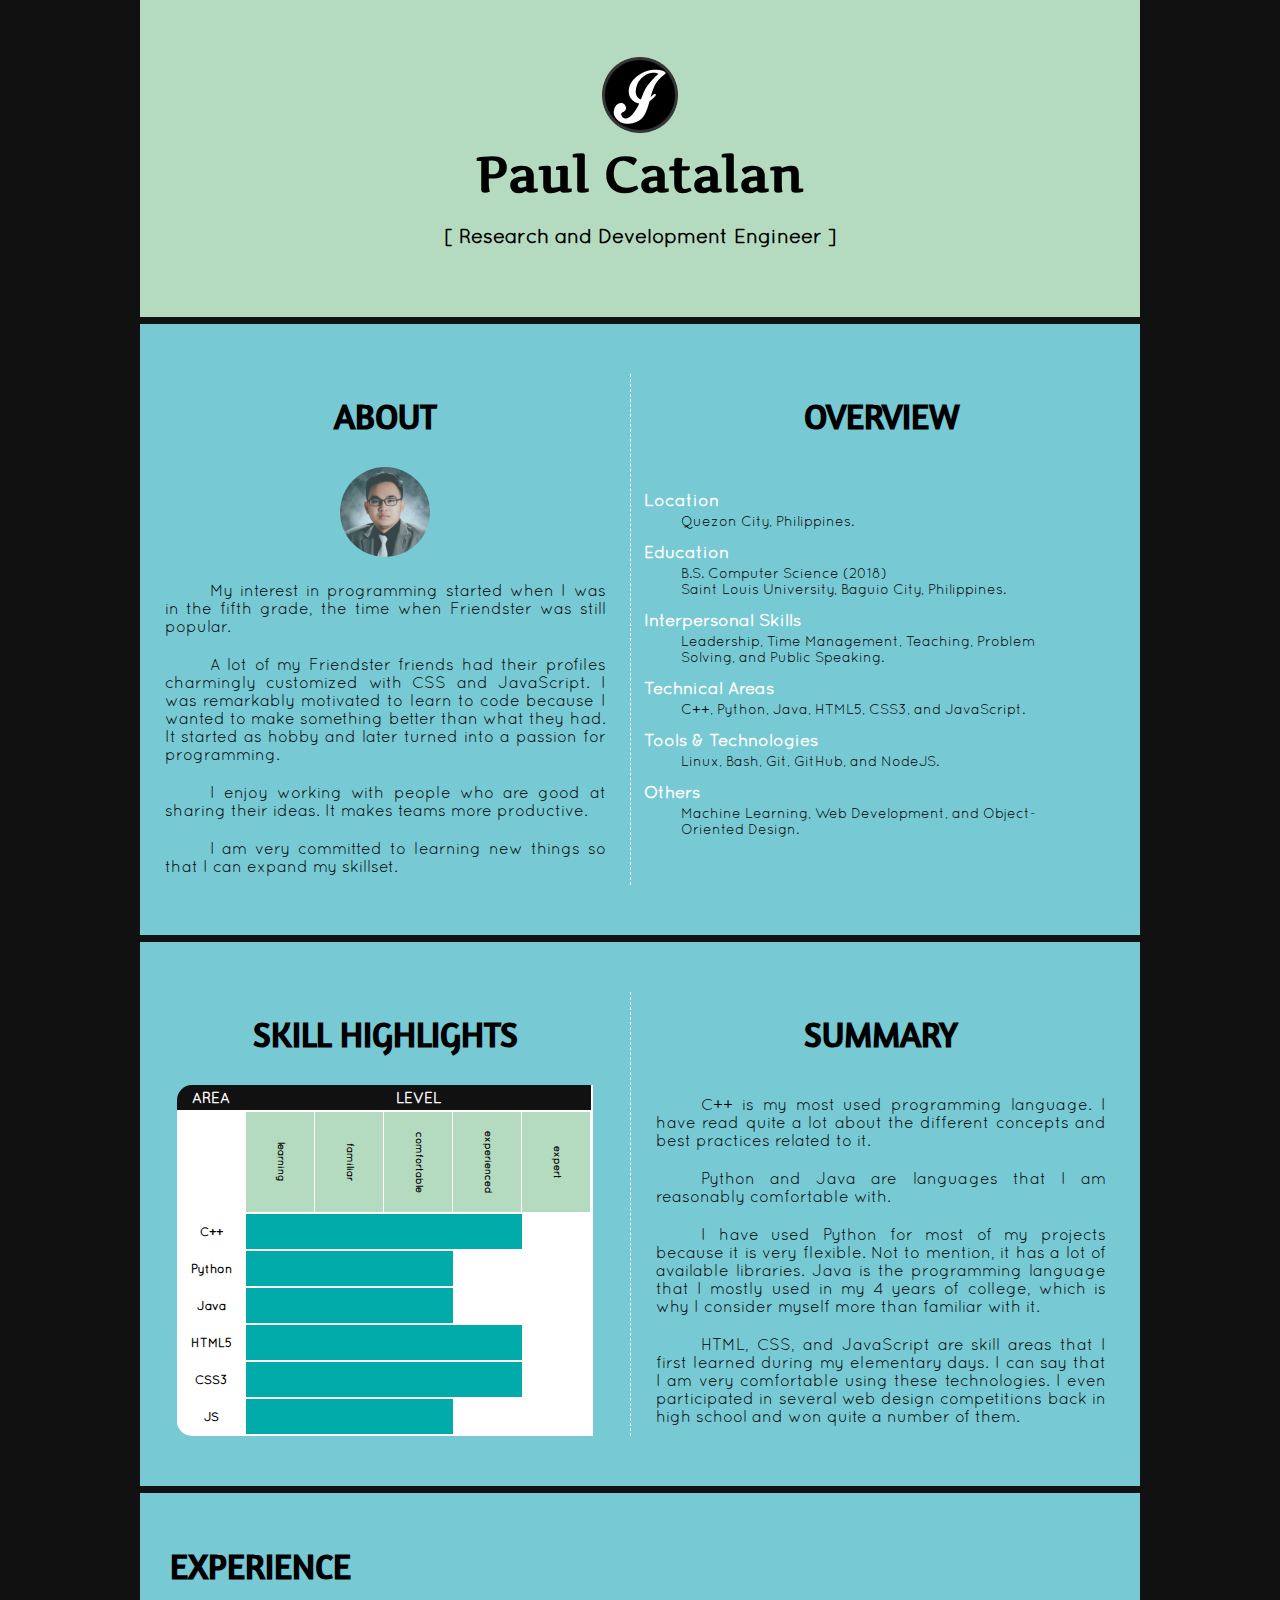
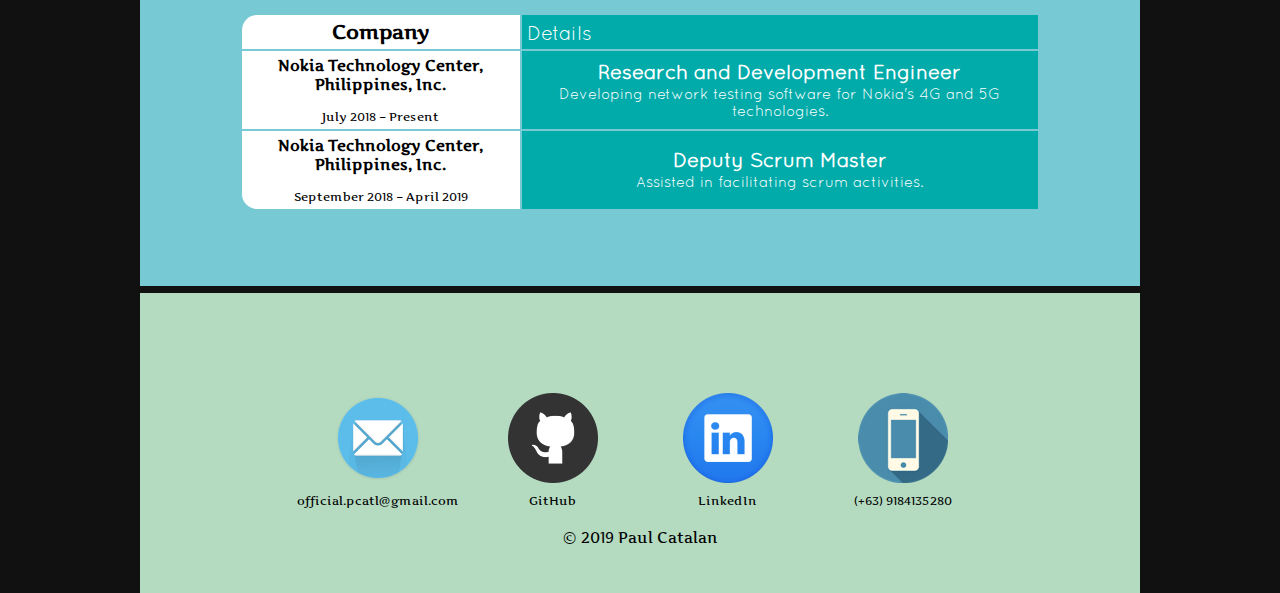
==== commit 8bc7497f: "Minor changes and removed old files from previous host" ====
--- a/index.html
+++ b/index.html
@@ -33,7 +33,7 @@
 
 				<p>A lot of my Friendster friends had their profiles charmingly customized with CSS and JavaScript. I
 					was remarkably motivated to learn to code because I wanted to make something better than what they
-					had. It started as hobby and turned into a passion for programming at some point.</p>
+					had. It started as hobby and later turned into a passion for programming.</p>
 
 				<p>I enjoy working with people who are good at sharing their ideas. It makes teams more productive.</p>
 
